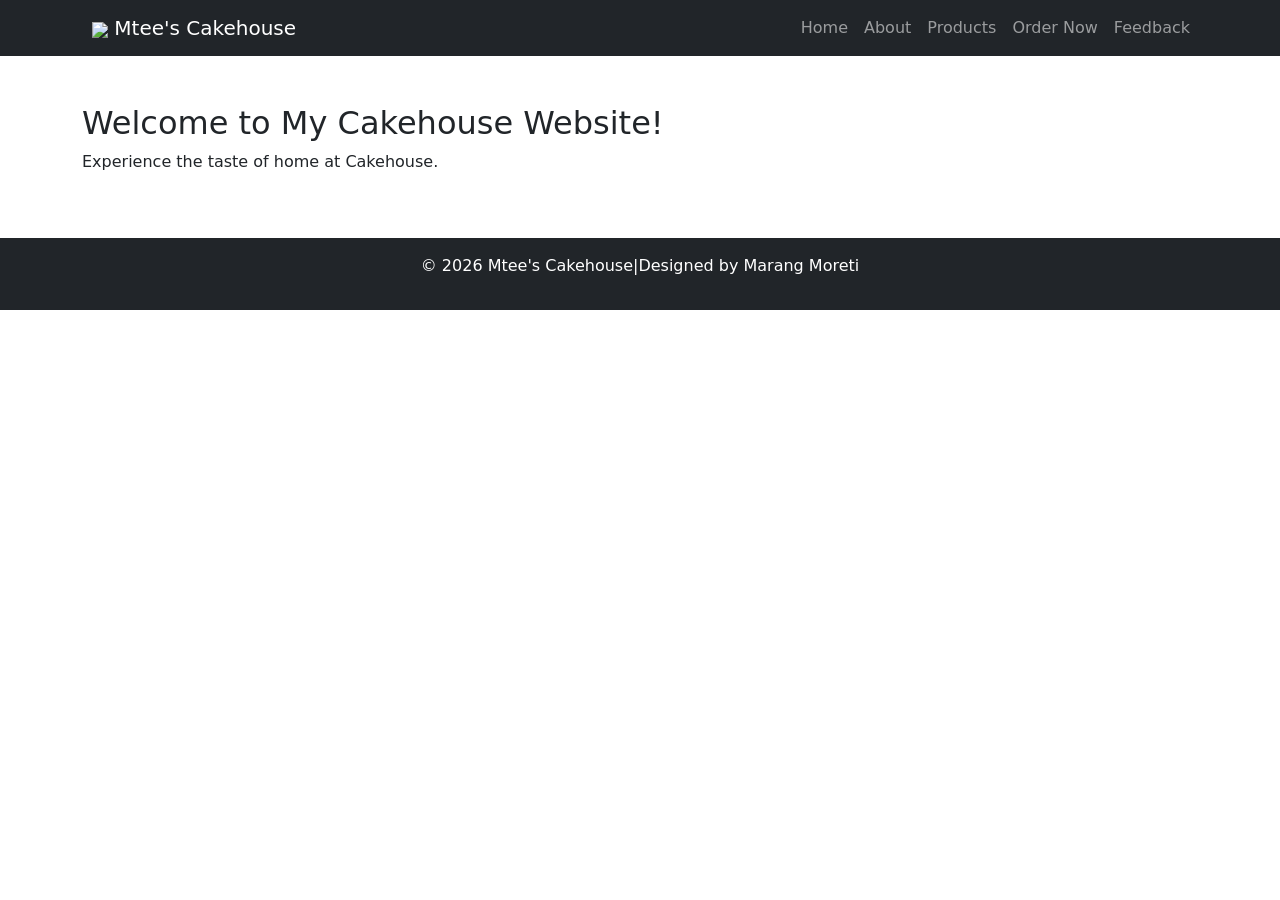
==== index.html @ d5d3fa00 "Update index.html" ====
<!DOCTYPE html>
<html lang="en">
<head>
  <meta charset="UTF-8">
  <meta name="viewport" content="width=device-width, initial-scale=1.0">
  <title>Welcome to my cakehouse!</title>

  <!-- Bootstrap CSS -->
  <link href="https://cdn.jsdelivr.net/npm/bootstrap@5.3.0/dist/css/bootstrap.min.css" rel="stylesheet">

  <!-- Custom CSS -->
  <link rel="stylesheet" href="styles.css">
</head>

<body> 
  
<header>
  <nav class="navbar navbar-expand-lg navbar-dark bg-dark">
    <div class="container">
      <a class="navbar-brand" href="index.html">
  <img src="logo.png" style="height:40px; margin-left:10px;">
  Mtee's Cakehouse
</a>
      <button class="navbar-toggler" type="button" data-bs-toggle="collapse" data-bs-target="#navbarNav">
        <span class="navbar-toggler-icon"></span>
      </button>

      <div class="collapse navbar-collapse" id="navbarNav">
        <ul class="navbar-nav ms-auto">
          <li class="nav-item">
            <a href="index.html" class="nav-link">Home</a>
          </li>
          <li class="nav-item">
            <a href="about.html" class="nav-link">About</a>
          </li>
          <li class="nav-item">
            <a href="products.html" class="nav-link">Products</a>
          </li>
          <li class="nav-item">
            <a href="Order.html" class="nav-link">Order Now</a>
          </li>
          <li class="nav-item">
            <a href="Feedback.html" class="nav-link">Feedback</a>
          </li>
        </ul>
      </div>
    </div>
  </nav>
</header>

<main class="container my-5">
  <div class="row">
    <div class="col-md-8">
      <h2>Welcome to My Cakehouse Website!</h2>
      <p>Experience the taste of home at Cakehouse.</p>
    </div>
  </div>
</main>

<footer class="bg-dark text-white text-center py-3">
  <p>&copy; 2026 Mtee's Cakehouse|Designed by Marang Moreti</p>
</footer>

<!-- Bootstrap JS and dependencies -->
<script src="https://cdn.jsdelivr.net/npm/@popperjs/core@2.11.6/dist/umd/popper.min.js"></script>
<script src="https://cdn.jsdelivr.net/npm/bootstrap@5.3.0/dist/js/bootstrap.min.js"></script>
</body>
</html>
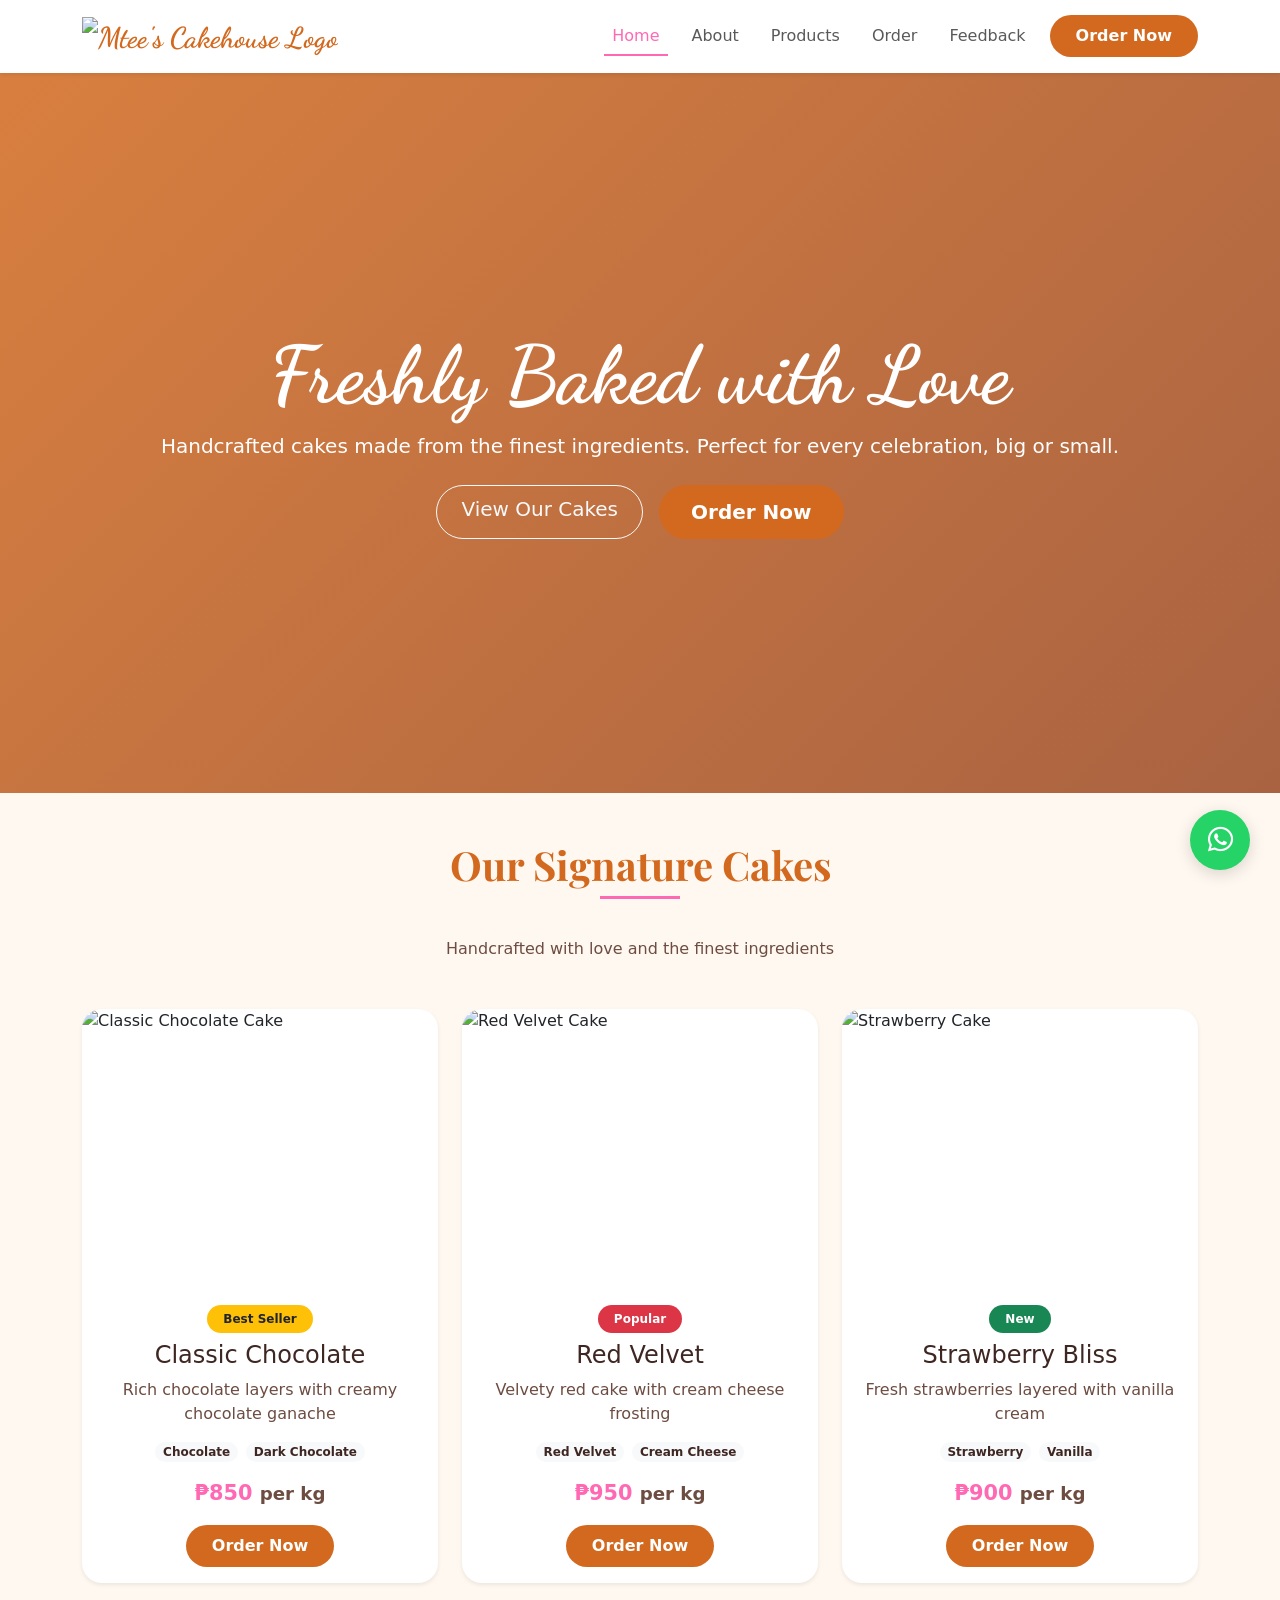
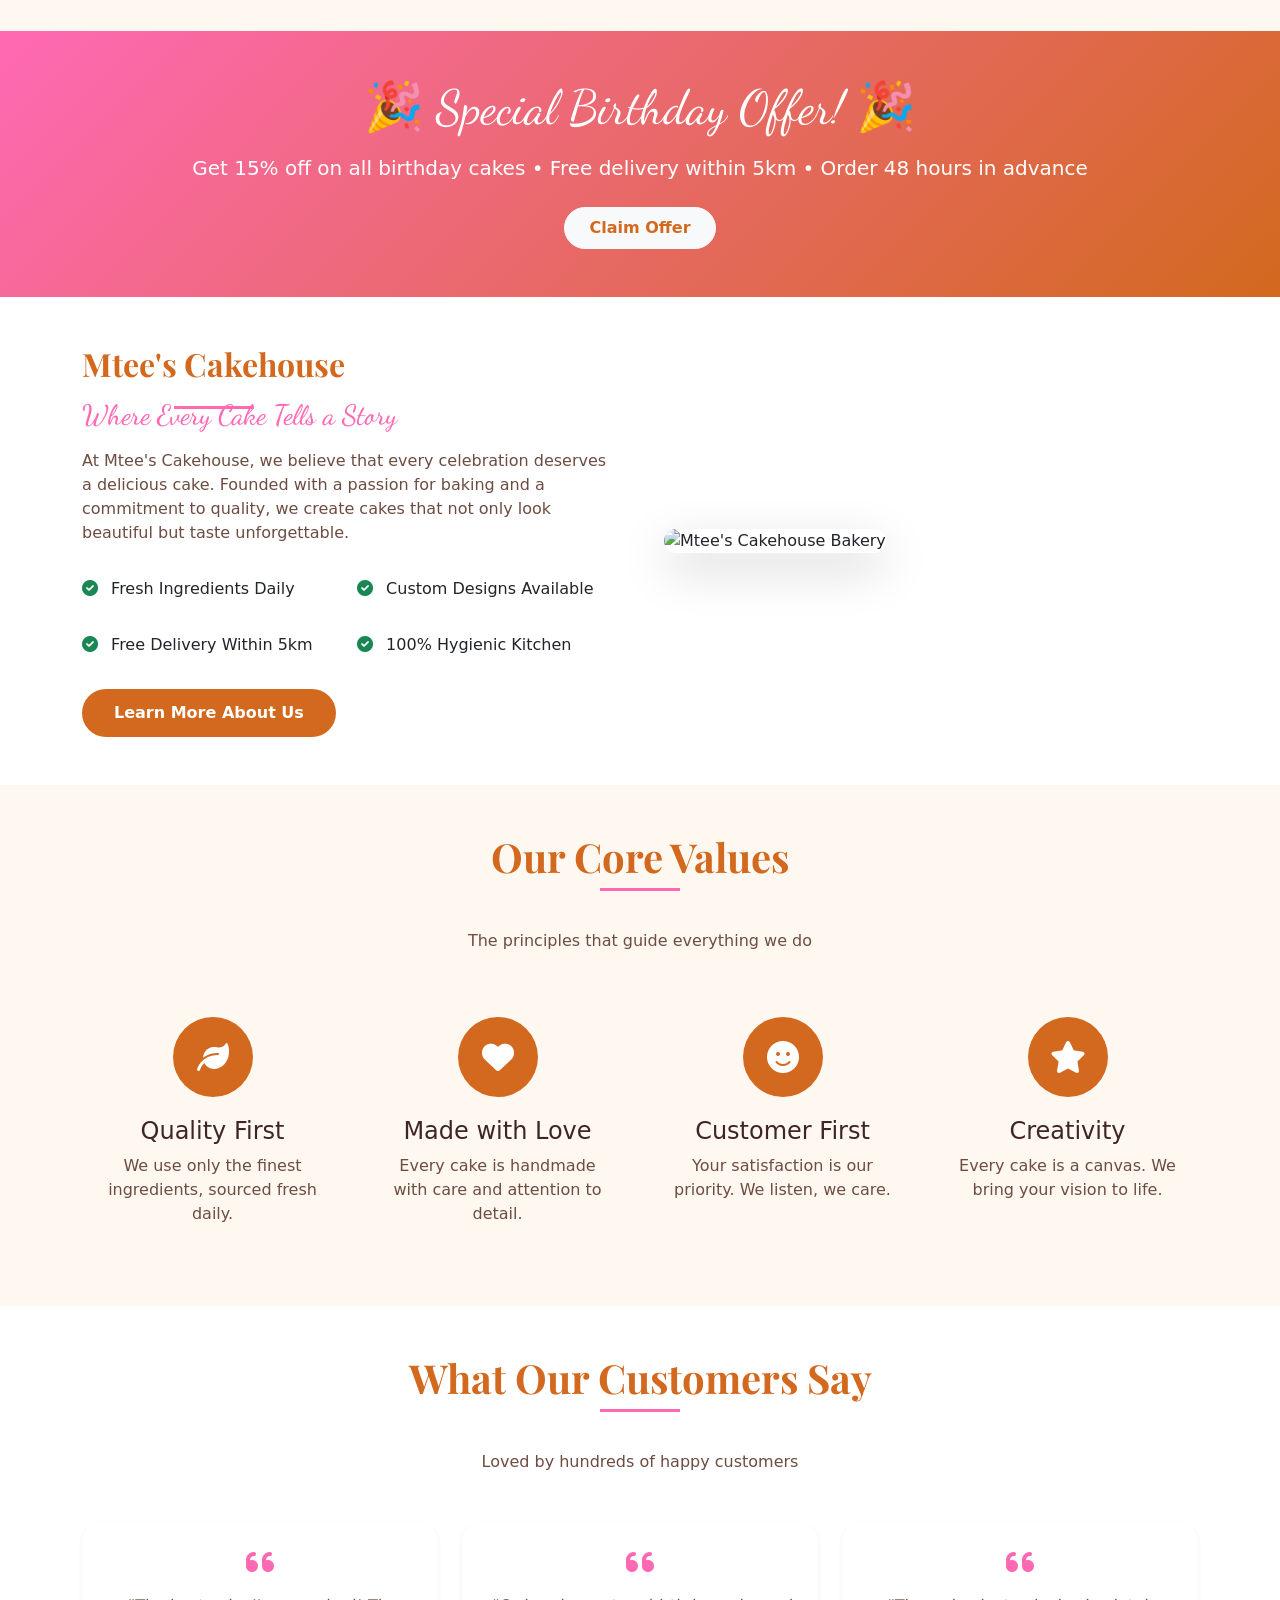
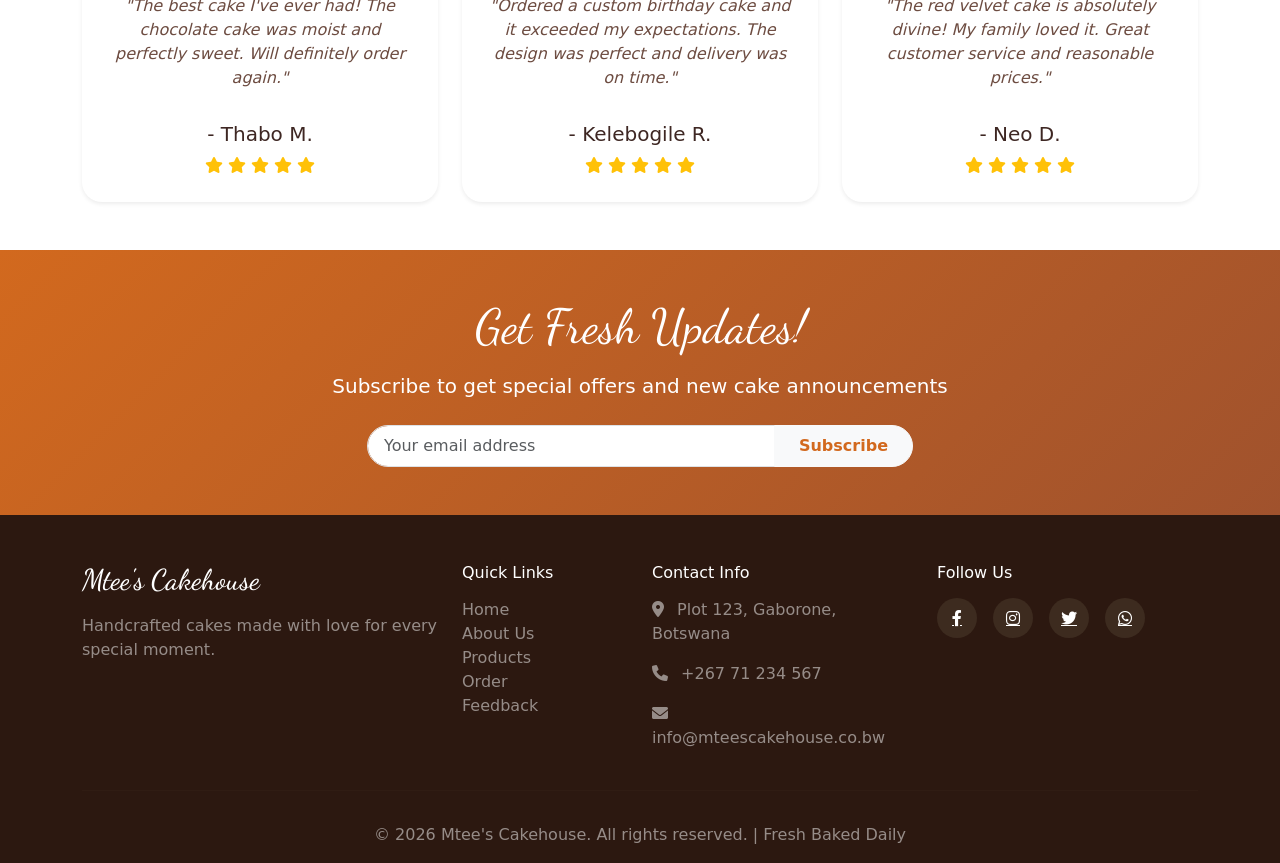
==== commit 9128ab40: "Update index.html" ====
--- a/index.html
+++ b/index.html
@@ -1,70 +1,606 @@
+
 <!DOCTYPE html>
 <html lang="en">
 <head>
-  <meta charset="UTF-8">
-  <meta name="viewport" content="width=device-width, initial-scale=1.0">
-  <title>Welcome to my cakehouse!</title>
-
-  <!-- Bootstrap CSS -->
-  <link href="https://cdn.jsdelivr.net/npm/bootstrap@5.3.0/dist/css/bootstrap.min.css" rel="stylesheet">
-
-  <!-- Custom CSS -->
-  <link rel="stylesheet" href="styles.css">
+    <meta charset="UTF-8">
+    <meta name="viewport" content="width=device-width, initial-scale=1.0, user-scalable=yes">
+    <meta name="description" content="Mtee's Cakehouse - Delicious handmade cakes for all occasions. Birthday cakes, wedding cakes, and custom orders available.">
+    <meta name="keywords" content="cakehouse, cakes, bakery, birthday cakes, wedding cakes, custom cakes, Mtee's Cakehouse">
+    <meta name="author" content="Mtee's Cakehouse">
+    <title>Mtee's Cakehouse | Fresh Handmade Cakes</title>
+
+    <!--Favicon-->
+    <link rel="icon" type="image/x-icon" href="logo/logo.png">
+
+    <!-- Bootstrap 5.3 CSS -->
+    <link href="https://cdn.jsdelivr.net/npm/bootstrap@5.3.0/dist/css/bootstrap.min.css" rel="stylesheet">
+    
+    <!-- Font Awesome Icons -->
+    <link rel="stylesheet" href="https://cdnjs.cloudflare.com/ajax/libs/font-awesome/6.0.0/css/all.min.css">
+    
+    <!-- Google Fonts -->
+    <link href="https://fonts.googleapis.com/css2?family=Playfair+Display:wght@400;500;600;700;800&family=Poppins:wght@300;400;500;600;700&family=Dancing+Script:wght@400;500;600;700&display=swap" rel="stylesheet">
+    
+    <!-- External Custom CSS -->
+    <link rel="stylesheet" href="css/style.css">
+    
+    <style>
+        /* Additional inline styles for Bootstrap customization */
+        .hero-section {
+            background: linear-gradient(135deg, rgba(210,105,30,0.85) 0%, rgba(160,82,45,0.9) 100%),
+                        url('https://images.unsplash.com/photo-1586985289688-ca3cf47d3e6e?w=1600');
+            background-size: cover;
+            background-position: center;
+            min-height: 80vh;
+            display: flex;
+            align-items: center;
+        }
+        
+        .cake-card {
+            transition: transform 0.3s ease, box-shadow 0.3s ease;
+            border: none;
+            border-radius: 20px;
+            overflow: hidden;
+        }
+        
+        .cake-card:hover {
+            transform: translateY(-8px);
+            box-shadow: 0 8px 32px rgba(0,0,0,0.15);
+        }
+        
+        .cake-img {
+            height: 280px;
+            object-fit: cover;
+        }
+        
+        .testimonial-card {
+            transition: transform 0.3s ease;
+            border: none;
+            border-radius: 20px;
+        }
+        
+        .testimonial-card:hover {
+            transform: translateY(-5px);
+        }
+        
+        .value-icon {
+            width: 80px;
+            height: 80px;
+            background-color: #D2691E;
+            border-radius: 50%;
+            display: flex;
+            align-items: center;
+            justify-content: center;
+            margin: 0 auto 20px;
+            font-size: 2rem;
+            color: white;
+        }
+        
+        .special-offers {
+            background: linear-gradient(135deg, #FF69B4, #D2691E);
+        }
+        
+        .footer {
+            background-color: #2C1810;
+        }
+        
+        .whatsapp-float {
+            position: fixed;
+            bottom: 30px;
+            right: 30px;
+            background-color: #25D366;
+            color: white;
+            width: 60px;
+            height: 60px;
+            border-radius: 50%;
+            display: flex;
+            align-items: center;
+            justify-content: center;
+            font-size: 1.8rem;
+            box-shadow: 0 4px 16px rgba(0,0,0,0.15);
+            transition: all 0.3s ease;
+            z-index: 999;
+            text-decoration: none;
+        }
+        
+        .whatsapp-float:hover {
+            transform: scale(1.1);
+            background-color: #128C7E;
+            color: white;
+        }
+        
+        .social-icon {
+            width: 40px;
+            height: 40px;
+            background-color: #3D2B1F;
+            border-radius: 50%;
+            display: inline-flex;
+            align-items: center;
+            justify-content: center;
+            transition: all 0.3s ease;
+        }
+        
+        .social-icon:hover {
+            background-color: #FF69B4;
+            transform: translateY(-3px);
+        }
+        
+        .navbar-brand {
+            font-family: 'Dancing Script', cursive;
+            font-size: 1.8rem;
+            font-weight: 700;
+            color: #D2691E;
+        }
+        
+        .navbar-brand span {
+            color: #FF69B4;
+        }
+        
+        .nav-link {
+            font-weight: 500;
+            position: relative;
+        }
+        
+        .nav-link::after {
+            content: '';
+            position: absolute;
+            bottom: 0;
+            left: 0;
+            width: 0;
+            height: 2px;
+            background-color: #FF69B4;
+            transition: width 0.3s ease;
+        }
+        
+        .nav-link:hover::after,
+        .nav-link.active::after {
+            width: 100%;
+        }
+        
+        .nav-link.active {
+            color: #FF69B4 !important;
+        }
+        
+        .btn-order {
+            background-color: #D2691E;
+            color: white;
+            border-radius: 50px;
+            padding: 8px 25px;
+            font-weight: 600;
+            transition: all 0.3s ease;
+        }
+        
+        .btn-order:hover {
+            background-color: #A0522D;
+            transform: translateY(-2px);
+            color: white;
+        }
+        
+        .btn-primary-custom {
+            background-color: #D2691E;
+            color: white;
+            border-radius: 50px;
+            padding: 12px 32px;
+            font-weight: 600;
+            transition: all 0.3s ease;
+            border: none;
+        }
+        
+        .btn-primary-custom:hover {
+            background-color: #A0522D;
+            transform: translateY(-2px);
+            color: white;
+        }
+        
+        .btn-outline-custom {
+            background-color: transparent;
+            border: 2px solid #D2691E;
+            color: #D2691E;
+            border-radius: 50px;
+            padding: 12px 32px;
+            font-weight: 600;
+            transition: all 0.3s ease;
+        }
+        
+        .btn-outline-custom:hover {
+            background-color: #D2691E;
+            color: white;
+            transform: translateY(-2px);
+        }
+        
+        .section-title {
+            font-family: 'Playfair Display', serif;
+            font-size: 2.5rem;
+            font-weight: 700;
+            color: #D2691E;
+            position: relative;
+            display: inline-block;
+            margin-bottom: 3rem;
+        }
+        
+        .section-title::after {
+            content: '';
+            position: absolute;
+            bottom: -10px;
+            left: 50%;
+            transform: translateX(-50%);
+            width: 80px;
+            height: 3px;
+            background-color: #FF69B4;
+        }
+        
+        .price {
+            font-size: 1.3rem;
+            font-weight: 700;
+            color: #FF69B4;
+        }
+        
+        .bg-warm {
+            background-color: #FFF8F0;
+        }
+        
+        .text-brown {
+            color: #3E2723;
+        }
+        
+        .text-light-brown {
+            color: #6D4C41;
+        }
+        
+        @media (max-width: 768px) {
+            .hero-section {
+                min-height: 60vh;
+            }
+            .section-title {
+                font-size: 1.8rem;
+            }
+            .navbar-brand {
+                font-size: 1.4rem;
+            }
+        }
+    </style>
 </head>
-
-<body> 
-  
-<header>
-  <nav class="navbar navbar-expand-lg navbar-dark bg-dark">
-    <div class="container">
-      <a class="navbar-brand" href="index.html">
-  <img src="logo.png" style="height:40px; margin-left:10px;">
-  Mtee's Cakehouse
-</a>
-      <button class="navbar-toggler" type="button" data-bs-toggle="collapse" data-bs-target="#navbarNav">
-        <span class="navbar-toggler-icon"></span>
-      </button>
-
-      <div class="collapse navbar-collapse" id="navbarNav">
-        <ul class="navbar-nav ms-auto">
-          <li class="nav-item">
-            <a href="index.html" class="nav-link">Home</a>
-          </li>
-          <li class="nav-item">
-            <a href="about.html" class="nav-link">About</a>
-          </li>
-          <li class="nav-item">
-            <a href="products.html" class="nav-link">Products</a>
-          </li>
-          <li class="nav-item">
-            <a href="Order.html" class="nav-link">Order Now</a>
-          </li>
-          <li class="nav-item">
-            <a href="Feedback.html" class="nav-link">Feedback</a>
-          </li>
-        </ul>
-      </div>
-    </div>
-  </nav>
-</header>
-
-<main class="container my-5">
-  <div class="row">
-    <div class="col-md-8">
-      <h2>Welcome to My Cakehouse Website!</h2>
-      <p>Experience the taste of home at Cakehouse.</p>
-    </div>
-  </div>
-</main>
-
-<footer class="bg-dark text-white text-center py-3">
-  <p>&copy; 2026 Mtee's Cakehouse|Designed by Marang Moreti</p>
-</footer>
-
-<!-- Bootstrap JS and dependencies -->
-<script src="https://cdn.jsdelivr.net/npm/@popperjs/core@2.11.6/dist/umd/popper.min.js"></script>
-<script src="https://cdn.jsdelivr.net/npm/bootstrap@5.3.0/dist/js/bootstrap.min.js"></script>
+<body>
+
+    <!-- Navigation Bar - Bootstrap Navbar -->
+    <nav class="navbar navbar-expand-lg bg-white sticky-top shadow-sm">
+        <div class="container">
+             <a class="navbar-brand" href="index.html">
+                <img src="logo/logo.png" alt="Mtee's Cakehouse Logo" class="logo-img" style="height: 55px; width: auto;">
+            </a>
+            <button class="navbar-toggler" type="button" data-bs-toggle="collapse" data-bs-target="#navbarNav" aria-controls="navbarNav" aria-expanded="false" aria-label="Toggle navigation">
+                <span class="navbar-toggler-icon"></span>
+            </button>
+            <div class="collapse navbar-collapse" id="navbarNav">
+                <ul class="navbar-nav ms-auto align-items-center gap-3">
+                    <li class="nav-item">
+                        <a class="nav-link active" href="index.html">Home</a>
+                    </li>
+                    <li class="nav-item">
+                        <a class="nav-link" href="about.html">About</a>
+                    </li>
+                    <li class="nav-item">
+                        <a class="nav-link" href="products.html">Products</a>
+                    </li>
+                    <li class="nav-item">
+                        <a class="nav-link" href="order.html">Order</a>
+                    </li>
+                    <li class="nav-item">
+                        <a class="nav-link" href="feedback.html">Feedback</a>
+                    </li>
+                    <li class="nav-item">
+                        <a class="btn btn-order" href="order.html">Order Now</a>
+                    </li>
+                </ul>
+            </div>
+        </div>
+    </nav>
+
+    <!-- Hero Section - Bootstrap -->
+    <section class="hero-section text-white">
+        <div class="container text-center">
+            <h1 class="display-1 fw-bold" style="font-family: 'Dancing Script', cursive;">Freshly Baked with Love</h1>
+            <p class="lead mb-4">Handcrafted cakes made from the finest ingredients. Perfect for every celebration, big or small.</p>
+            <div class="d-flex gap-3 justify-content-center flex-wrap">
+                <a href="products.html" class="btn btn-outline-light btn-lg rounded-pill px-4">View Our Cakes</a>
+                <a href="order.html" class="btn btn-primary-custom btn-lg">Order Now</a>
+            </div>
+        </div>
+    </section>
+
+    <!-- Featured Cakes Section -->
+    <section class="py-5 bg-warm">
+        <div class="container">
+            <div class="text-center">
+                <h2 class="section-title">Our Signature Cakes</h2>
+                <p class="text-light-brown mb-5">Handcrafted with love and the finest ingredients</p>
+            </div>
+            <div class="row g-4">
+                <!-- Cake Card 1 -->
+                <div class="col-md-6 col-lg-4">
+                    <div class="card cake-card h-100 shadow-sm">
+                        <img src="images/choc.avif" class="card-img-top cake-img" alt="Classic Chocolate Cake">
+                        <div class="card-body text-center">
+                            <span class="badge bg-warning text-dark mb-2 px-3 py-2 rounded-pill">Best Seller</span>
+                            <h3 class="card-title h4 text-brown">Classic Chocolate</h3>
+                            <p class="card-text text-light-brown">Rich chocolate layers with creamy chocolate ganache</p>
+                            <div class="d-flex justify-content-center gap-2 mb-3">
+                                <span class="badge bg-light text-brown rounded-pill">Chocolate</span>
+                                <span class="badge bg-light text-brown rounded-pill">Dark Chocolate</span>
+                            </div>
+                            <p class="price">₱850 <small class="text-light-brown">per kg</small></p>
+                            <a href="order.html" class="btn btn-order">Order Now</a>
+                        </div>
+                    </div>
+                </div>
+                <!-- Cake Card 2 -->
+                <div class="col-md-6 col-lg-4">
+                    <div class="card cake-card h-100 shadow-sm">
+                        <img src="images/red.avif" class="card-img-top cake-img" alt="Red Velvet Cake">
+                        <div class="card-body text-center">
+                            <span class="badge bg-danger text-white mb-2 px-3 py-2 rounded-pill">Popular</span>
+                            <h3 class="card-title h4 text-brown">Red Velvet</h3>
+                            <p class="card-text text-light-brown">Velvety red cake with cream cheese frosting</p>
+                            <div class="d-flex justify-content-center gap-2 mb-3">
+                                <span class="badge bg-light text-brown rounded-pill">Red Velvet</span>
+                                <span class="badge bg-light text-brown rounded-pill">Cream Cheese</span>
+                            </div>
+                            <p class="price">₱950 <small class="text-light-brown">per kg</small></p>
+                            <a href="order.html" class="btn btn-order">Order Now</a>
+                        </div>
+                    </div>
+                </div>
+                <!-- Cake Card 3 -->
+                <div class="col-md-6 col-lg-4">
+                    <div class="card cake-card h-100 shadow-sm">
+                        <img src="images/strawberry.avif" class="card-img-top cake-img" alt="Strawberry Cake">
+                        <div class="card-body text-center">
+                            <span class="badge bg-success text-white mb-2 px-3 py-2 rounded-pill">New</span>
+                            <h3 class="card-title h4 text-brown">Strawberry Bliss</h3>
+                            <p class="card-text text-light-brown">Fresh strawberries layered with vanilla cream</p>
+                            <div class="d-flex justify-content-center gap-2 mb-3">
+                                <span class="badge bg-light text-brown rounded-pill">Strawberry</span>
+                                <span class="badge bg-light text-brown rounded-pill">Vanilla</span>
+                            </div>
+                            <p class="price">₱900 <small class="text-light-brown">per kg</small></p>
+                            <a href="order.html" class="btn btn-order">Order Now</a>
+                        </div>
+                    </div>
+                </div>
+            </div>
+        </div>
+    </section>
+
+    <!-- Special Offers Section -->
+    <section class="special-offers py-5 text-white">
+        <div class="container text-center">
+            <h2 class="display-5 mb-3" style="font-family: 'Dancing Script', cursive;">🎉 Special Birthday Offer! 🎉</h2>
+            <p class="lead mb-4">Get 15% off on all birthday cakes • Free delivery within 5km • Order 48 hours in advance</p>
+            <a href="order.html" class="btn btn-light rounded-pill px-4 py-2 fw-bold" style="color: #D2691E;">Claim Offer</a>
+        </div>
+    </section>
+
+    <!-- About Preview Section -->
+    <section class="py-5 bg-white">
+        <div class="container">
+            <div class="row align-items-center g-5">
+                <div class="col-lg-6">
+                    <h2 class="section-title text-start m-0 pb-3" style="font-size: 2rem;">Mtee's Cakehouse</h2>
+                    <h3 style="font-family: 'Dancing Script', cursive; color: #FF69B4;">Where Every Cake Tells a Story</h3>
+                    <p class="text-light-brown mt-3">At Mtee's Cakehouse, we believe that every celebration deserves a delicious cake. Founded with a passion for baking and a commitment to quality, we create cakes that not only look beautiful but taste unforgettable.</p>
+                    <div class="row g-3 mt-2">
+                        <div class="col-6">
+                            <p><i class="fas fa-check-circle text-success me-2"></i> Fresh Ingredients Daily</p>
+                        </div>
+                        <div class="col-6">
+                            <p><i class="fas fa-check-circle text-success me-2"></i> Custom Designs Available</p>
+                        </div>
+                        <div class="col-6">
+                            <p><i class="fas fa-check-circle text-success me-2"></i> Free Delivery Within 5km</p>
+                        </div>
+                        <div class="col-6">
+                            <p><i class="fas fa-check-circle text-success me-2"></i> 100% Hygienic Kitchen</p>
+                        </div>
+                    </div>
+                    <a href="about.html" class="btn btn-primary-custom mt-3">Learn More About Us</a>
+                </div>
+                <div class="col-lg-6">
+                    <img src="images/cookies.avif" alt="Mtee's Cakehouse Bakery" class="img-fluid rounded-4 shadow-lg">
+                </div>
+            </div>
+        </div>
+    </section>
+
+    <!-- Core Values Section -->
+    <section class="py-5 bg-warm">
+        <div class="container">
+            <div class="text-center">
+                <h2 class="section-title">Our Core Values</h2>
+                <p class="text-light-brown mb-5">The principles that guide everything we do</p>
+            </div>
+            <div class="row g-4">
+                <div class="col-md-6 col-lg-3">
+                    <div class="text-center p-3">
+                        <div class="value-icon">
+                            <i class="fas fa-leaf"></i>
+                        </div>
+                        <h4 class="text-brown mt-3">Quality First</h4>
+                        <p class="text-light-brown">We use only the finest ingredients, sourced fresh daily.</p>
+                    </div>
+                </div>
+                <div class="col-md-6 col-lg-3">
+                    <div class="text-center p-3">
+                        <div class="value-icon">
+                            <i class="fas fa-heart"></i>
+                        </div>
+                        <h4 class="text-brown mt-3">Made with Love</h4>
+                        <p class="text-light-brown">Every cake is handmade with care and attention to detail.</p>
+                    </div>
+                </div>
+                <div class="col-md-6 col-lg-3">
+                    <div class="text-center p-3">
+                        <div class="value-icon">
+                            <i class="fas fa-smile"></i>
+                        </div>
+                        <h4 class="text-brown mt-3">Customer First</h4>
+                        <p class="text-light-brown">Your satisfaction is our priority. We listen, we care.</p>
+                    </div>
+                </div>
+                <div class="col-md-6 col-lg-3">
+                    <div class="text-center p-3">
+                        <div class="value-icon">
+                            <i class="fas fa-star"></i>
+                        </div>
+                        <h4 class="text-brown mt-3">Creativity</h4>
+                        <p class="text-light-brown">Every cake is a canvas. We bring your vision to life.</p>
+                    </div>
+                </div>
+            </div>
+        </div>
+    </section>
+
+    <!-- Testimonials Section -->
+    <section class="py-5 bg-white">
+        <div class="container">
+            <div class="text-center">
+                <h2 class="section-title">What Our Customers Say</h2>
+                <p class="text-light-brown mb-5">Loved by hundreds of happy customers</p>
+            </div>
+            <div class="row g-4">
+                <div class="col-md-4">
+                    <div class="card testimonial-card h-100 shadow-sm p-4 text-center">
+                        <i class="fas fa-quote-left fa-2x mb-3" style="color: #FF69B4;"></i>
+                        <p class="text-light-brown fst-italic">"The best cake I've ever had! The chocolate cake was moist and perfectly sweet. Will definitely order again."</p>
+                        <h5 class="text-brown mt-3">- Thabo M.</h5>
+                        <div class="text-warning">
+                            <i class="fas fa-star"></i>
+                            <i class="fas fa-star"></i>
+                            <i class="fas fa-star"></i>
+                            <i class="fas fa-star"></i>
+                            <i class="fas fa-star"></i>
+                        </div>
+                    </div>
+                </div>
+                <div class="col-md-4">
+                    <div class="card testimonial-card h-100 shadow-sm p-4 text-center">
+                        <i class="fas fa-quote-left fa-2x mb-3" style="color: #FF69B4;"></i>
+                        <p class="text-light-brown fst-italic">"Ordered a custom birthday cake and it exceeded my expectations. The design was perfect and delivery was on time."</p>
+                        <h5 class="text-brown mt-3">- Kelebogile R.</h5>
+                        <div class="text-warning">
+                            <i class="fas fa-star"></i>
+                            <i class="fas fa-star"></i>
+                            <i class="fas fa-star"></i>
+                            <i class="fas fa-star"></i>
+                            <i class="fas fa-star"></i>
+                        </div>
+                    </div>
+                </div>
+                <div class="col-md-4">
+                    <div class="card testimonial-card h-100 shadow-sm p-4 text-center">
+                        <i class="fas fa-quote-left fa-2x mb-3" style="color: #FF69B4;"></i>
+                        <p class="text-light-brown fst-italic">"The red velvet cake is absolutely divine! My family loved it. Great customer service and reasonable prices."</p>
+                        <h5 class="text-brown mt-3">- Neo D.</h5>
+                        <div class="text-warning">
+                            <i class="fas fa-star"></i>
+                            <i class="fas fa-star"></i>
+                            <i class="fas fa-star"></i>
+                            <i class="fas fa-star"></i>
+                            <i class="fas fa-star"></i>
+                        </div>
+                    </div>
+                </div>
+            </div>
+        </div>
+    </section>
+
+    <!-- Newsletter Section -->
+    <section class="py-5" style="background: linear-gradient(135deg, #D2691E, #A0522D);">
+        <div class="container text-center text-white">
+            <h2 class="display-5 mb-3" style="font-family: 'Dancing Script', cursive;">Get Fresh Updates!</h2>
+            <p class="lead mb-4">Subscribe to get special offers and new cake announcements</p>
+            <form id="newsletterForm" class="row justify-content-center">
+                <div class="col-md-6">
+                    <div class="input-group">
+                        <input type="email" class="form-control rounded-start-pill py-2 px-3" placeholder="Your email address" required>
+                        <button class="btn btn-light rounded-end-pill px-4 fw-bold" style="color: #D2691E;" type="submit">Subscribe</button>
+                    </div>
+                </div>
+            </form>
+        </div>
+    </section>
+
+    <!-- Footer -->
+    <footer class="footer pt-5 pb-3 text-white-50">
+        <div class="container">
+            <div class="row g-4">
+                <div class="col-md-4">
+                    <h3 class="text-white mb-3" style="font-family: 'Dancing Script', cursive; font-size: 1.8rem;">Mtee's Cakehouse</h3>
+                    <p>Handcrafted cakes made with love for every special moment.</p>
+                </div>
+                <div class="col-md-2">
+                    <h4 class="text-white mb-3 h6">Quick Links</h4>
+                    <ul class="list-unstyled">
+                        <li><a href="index.html" class="text-white-50 text-decoration-none">Home</a></li>
+                        <li><a href="about.html" class="text-white-50 text-decoration-none">About Us</a></li>
+                        <li><a href="products.html" class="text-white-50 text-decoration-none">Products</a></li>
+                        <li><a href="order.html" class="text-white-50 text-decoration-none">Order</a></li>
+                        <li><a href="feedback.html" class="text-white-50 text-decoration-none">Feedback</a></li>
+                    </ul>
+                </div>
+                <div class="col-md-3">
+                    <h4 class="text-white mb-3 h6">Contact Info</h4>
+                    <p><i class="fas fa-map-marker-alt me-2"></i> Plot 123, Gaborone, Botswana</p>
+                    <p><i class="fas fa-phone me-2"></i> +267 71 234 567</p>
+                    <p><i class="fas fa-envelope me-2"></i> info@mteescakehouse.co.bw</p>
+                </div>
+                <div class="col-md-3">
+                    <h4 class="text-white mb-3 h6">Follow Us</h4>
+                    <div class="d-flex gap-3">
+                        <a href="#" class="social-icon text-white"><i class="fab fa-facebook-f"></i></a>
+                        <a href="#" class="social-icon text-white"><i class="fab fa-instagram"></i></a>
+                        <a href="#" class="social-icon text-white"><i class="fab fa-twitter"></i></a>
+                        <a href="#" class="social-icon text-white"><i class="fab fa-whatsapp"></i></a>
+                    </div>
+                </div>
+            </div>
+            <hr class="mt-4" style="border-color: #3D2B1F;">
+            <div class="text-center pt-3">
+                <p class="mb-0">&copy; 2026 Mtee's Cakehouse. All rights reserved. | Fresh Baked Daily</p>
+            </div>
+        </div>
+    </footer>
+
+    <!-- Floating WhatsApp Button -->
+    <a href="https://wa.me/26771234567" class="whatsapp-float" target="_blank">
+        <i class="fab fa-whatsapp"></i>
+    </a>
+
+    <!-- Bootstrap JS Bundle -->
+    <script src="https://cdn.jsdelivr.net/npm/bootstrap@5.3.0/dist/js/bootstrap.bundle.min.js"></script>
+    
+    <!-- Custom JavaScript -->
+    <script>
+        // Newsletter Form Submission
+        const newsletterForm = document.getElementById('newsletterForm');
+        if (newsletterForm) {
+            newsletterForm.addEventListener('submit', function(e) {
+                e.preventDefault();
+                const email = this.querySelector('input[type="email"]').value;
+                if (email) {
+                    alert('Thank you for subscribing! You will receive our latest updates.');
+                    this.reset();
+                }
+            });
+        }
+        
+        // Set active class based on current page (for Bootstrap nav)
+        const currentPage = window.location.pathname.split('/').pop() || 'index.html';
+        const navLinks = document.querySelectorAll('.nav-link');
+        navLinks.forEach(link => {
+            if (link.getAttribute('href') === currentPage) {
+                link.classList.add('active');
+            }
+        });
+    </script>
 </body>
 </html>
-
-
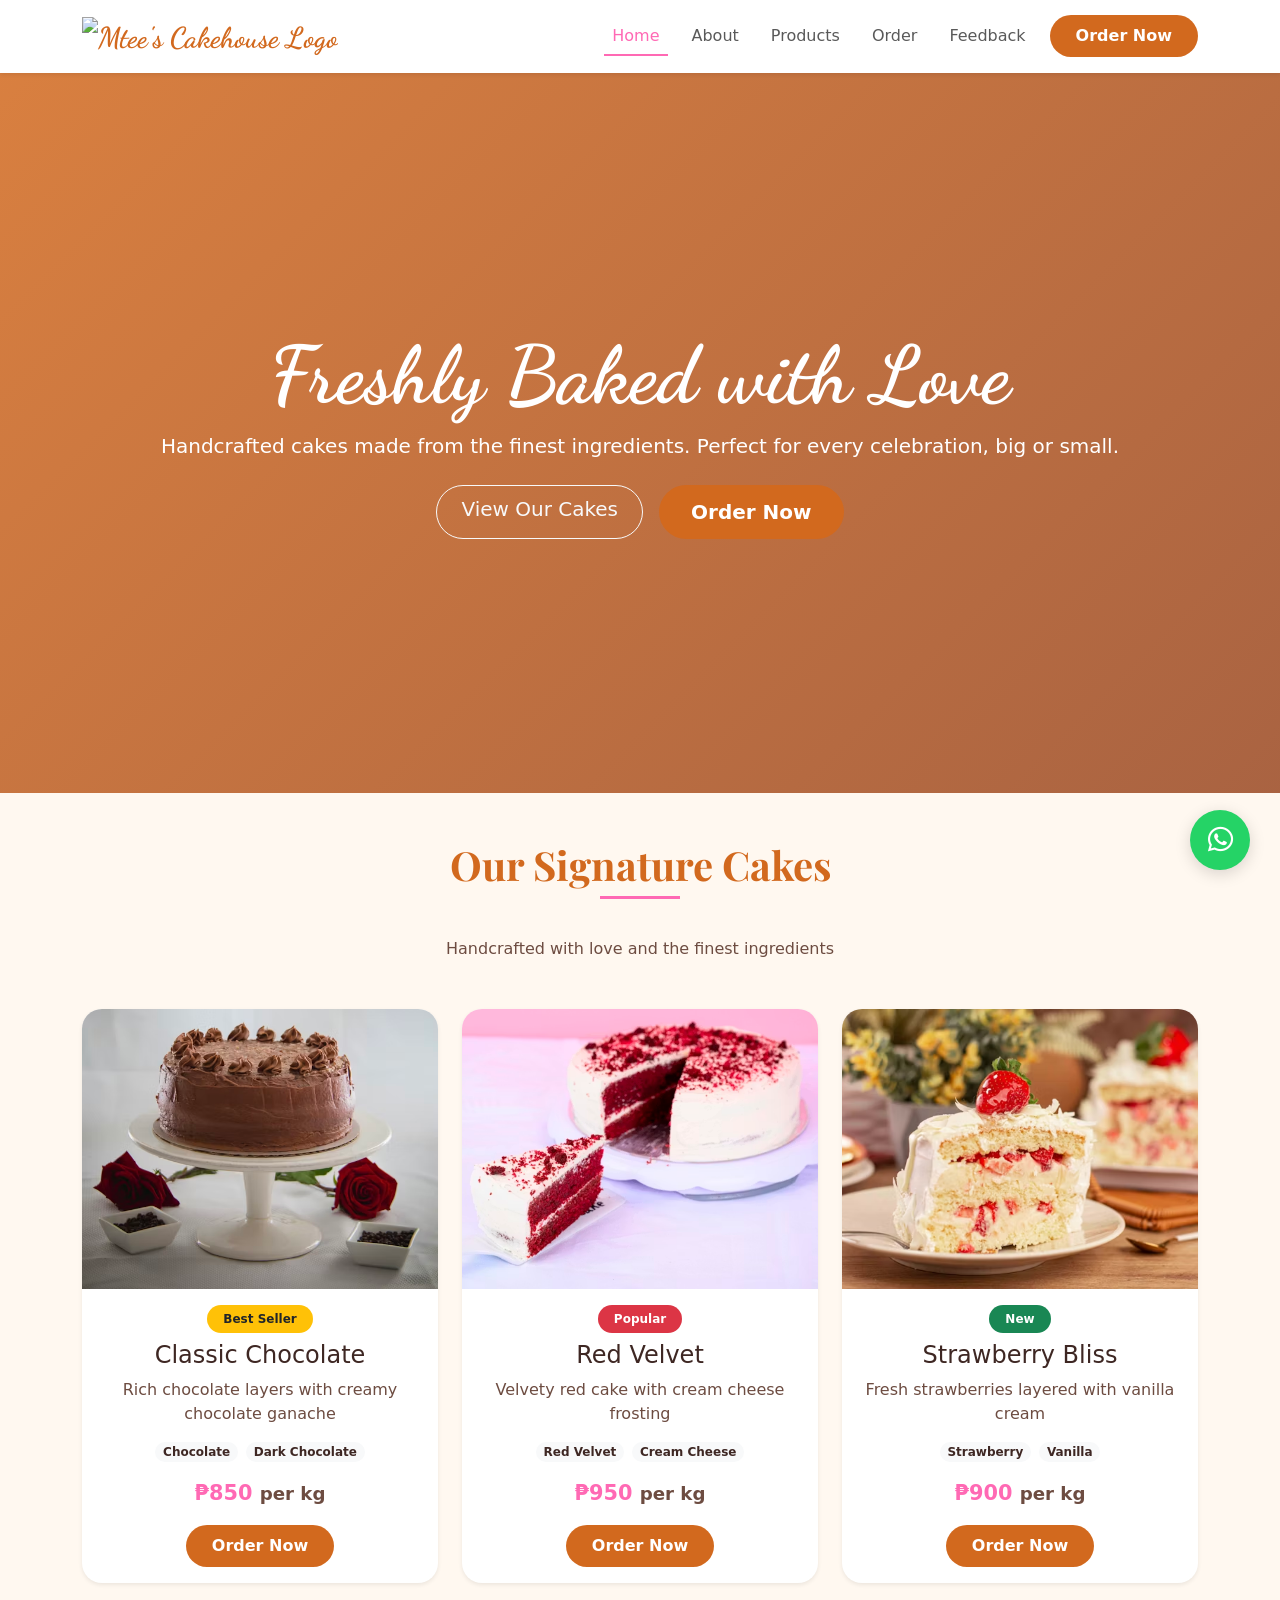
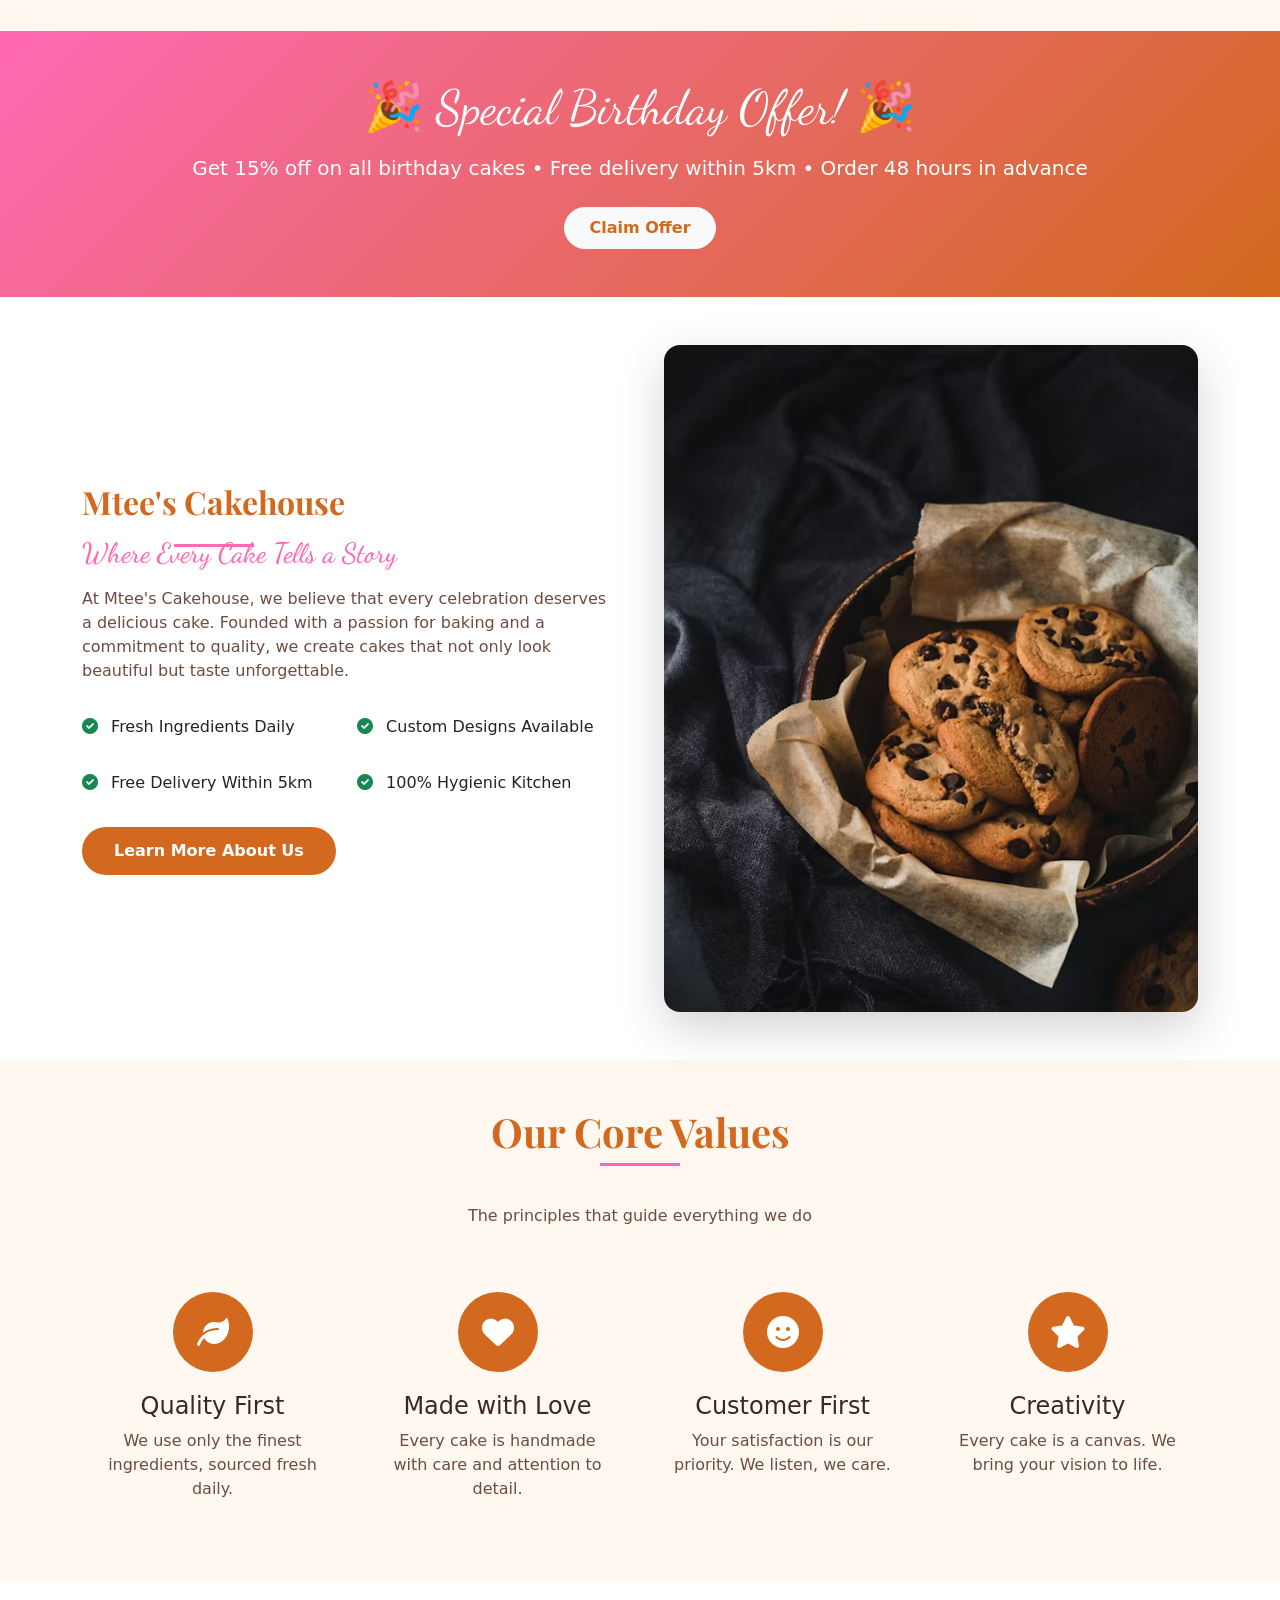
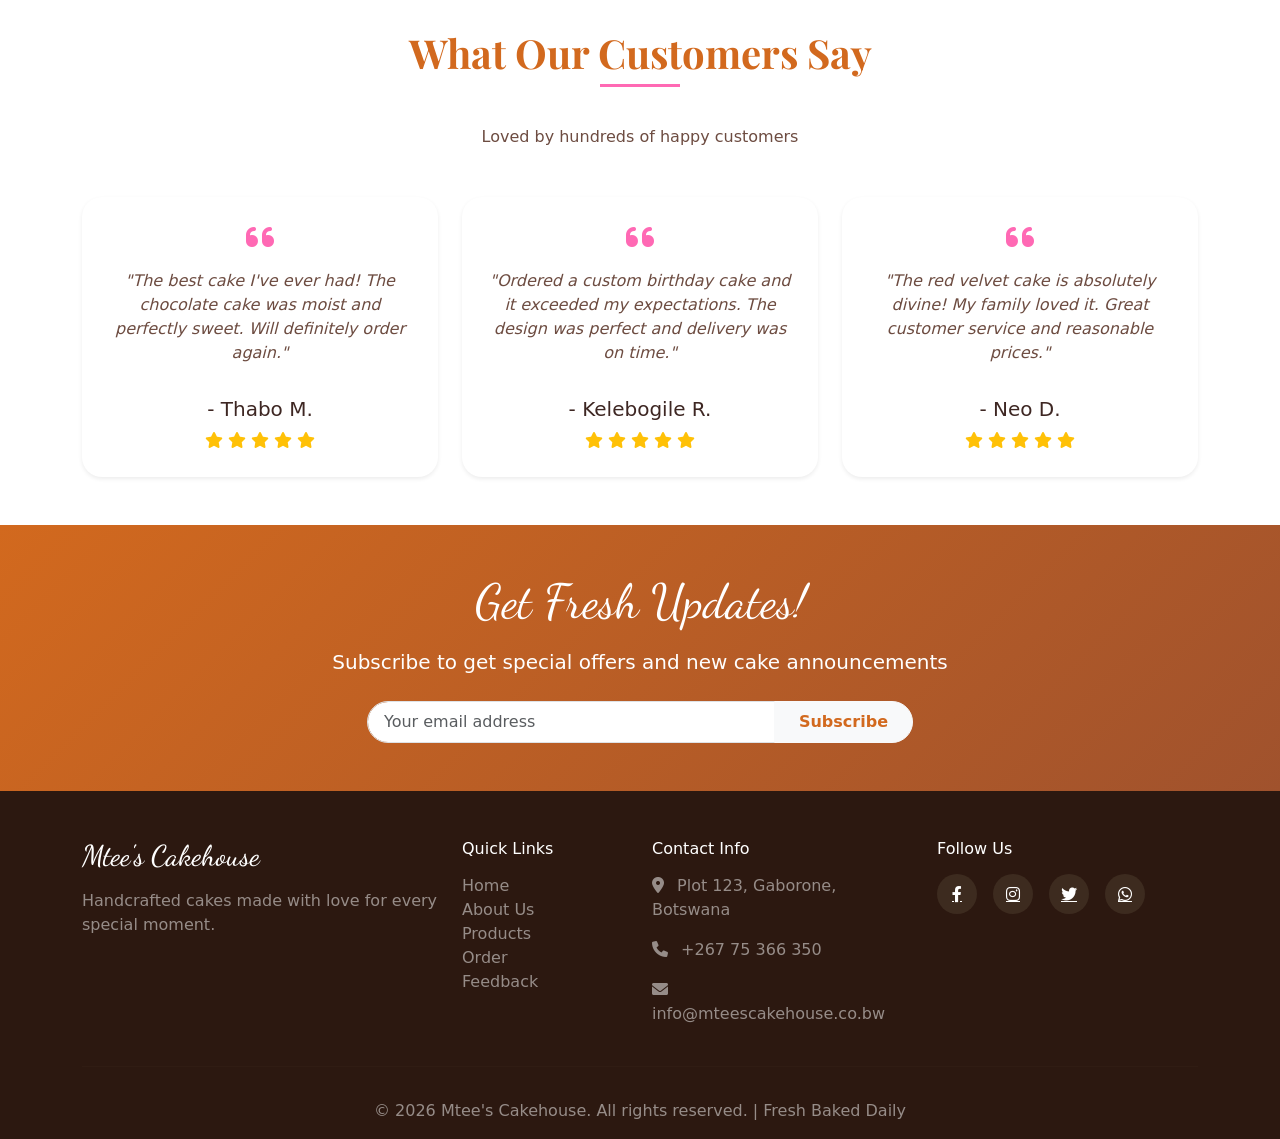
==== commit 49d46959: "Update index.html" ====
--- a/index.html
+++ b/index.html
@@ -1,4 +1,3 @@
-
 <!DOCTYPE html>
 <html lang="en">
 <head>
@@ -550,7 +549,7 @@
                 <div class="col-md-3">
                     <h4 class="text-white mb-3 h6">Contact Info</h4>
                     <p><i class="fas fa-map-marker-alt me-2"></i> Plot 123, Gaborone, Botswana</p>
-                    <p><i class="fas fa-phone me-2"></i> +267 71 234 567</p>
+                    <p><i class="fas fa-phone me-2"></i> +267 75 366 350</p>
                     <p><i class="fas fa-envelope me-2"></i> info@mteescakehouse.co.bw</p>
                 </div>
                 <div class="col-md-3">
@@ -571,7 +570,7 @@
     </footer>
 
     <!-- Floating WhatsApp Button -->
-    <a href="https://wa.me/26771234567" class="whatsapp-float" target="_blank">
+    <a href="https://wa.me/26775366350" class="whatsapp-float" target="_blank">
         <i class="fab fa-whatsapp"></i>
     </a>
 
